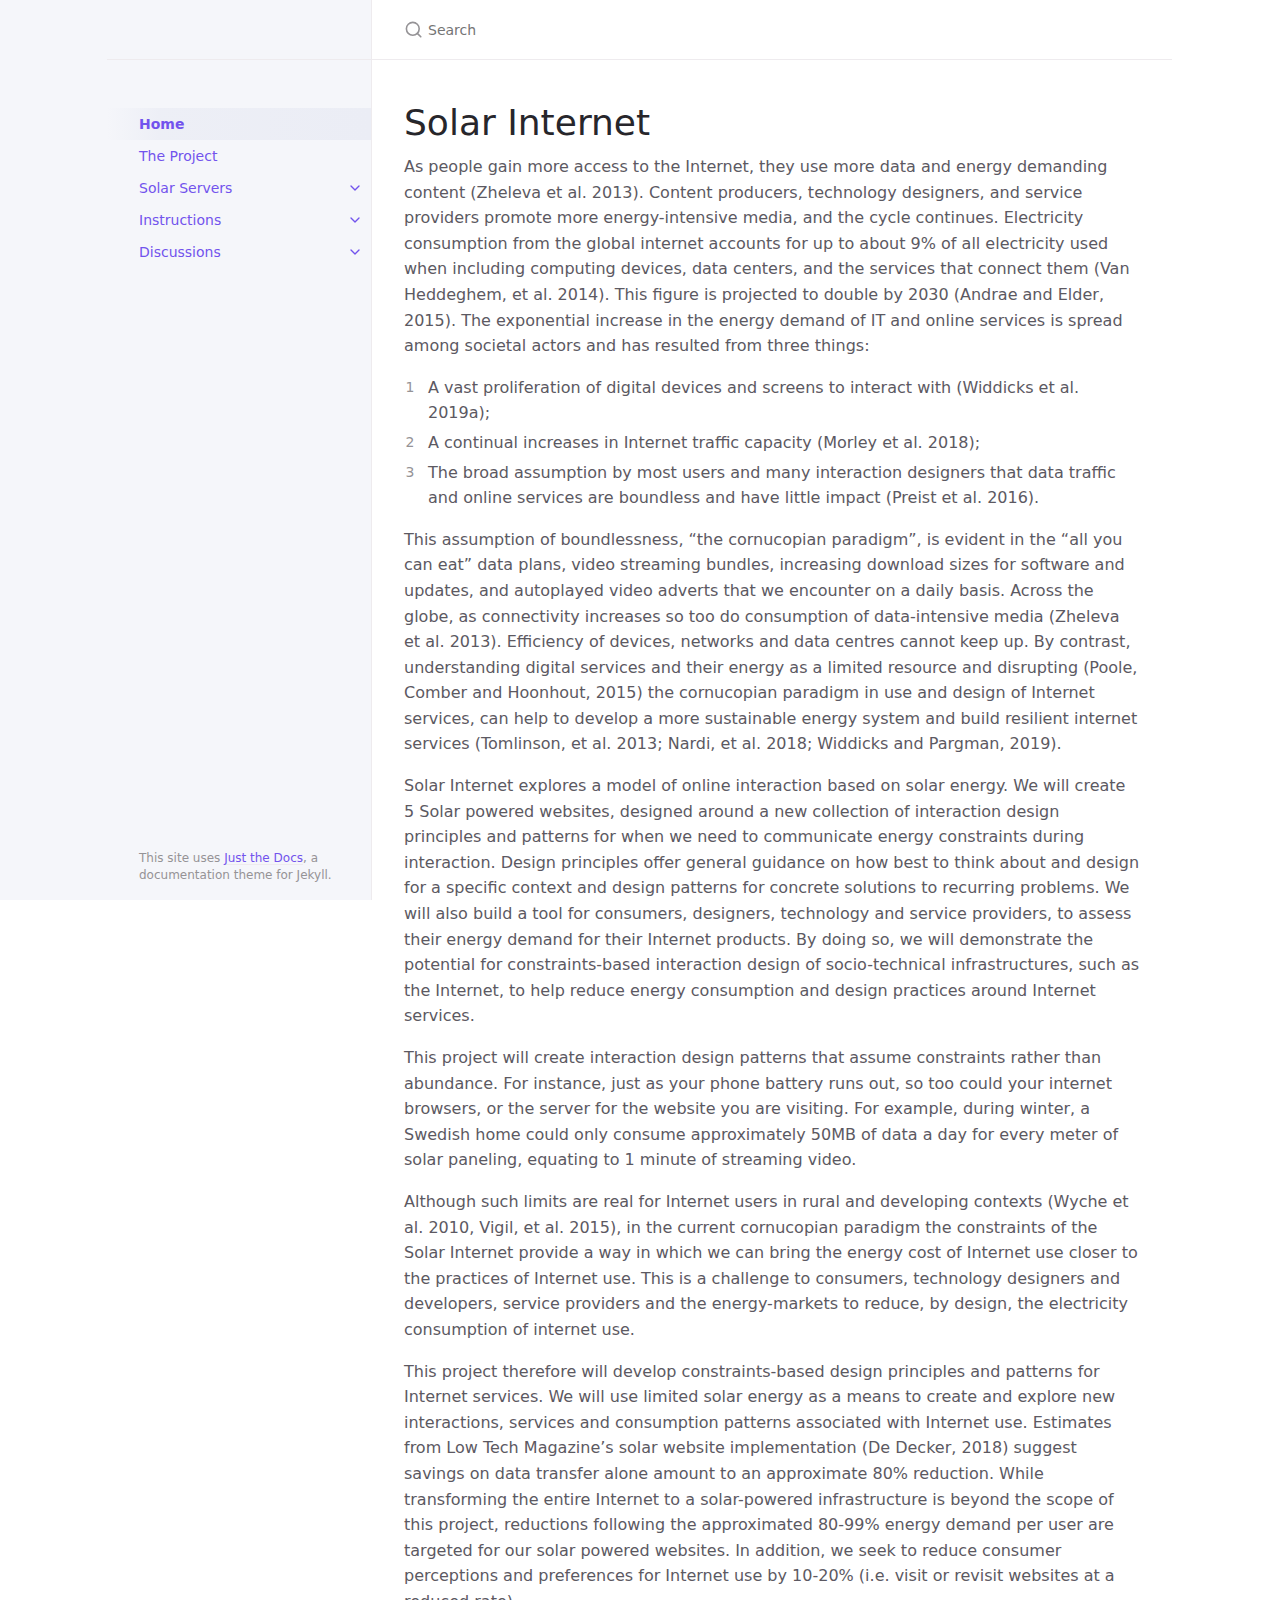
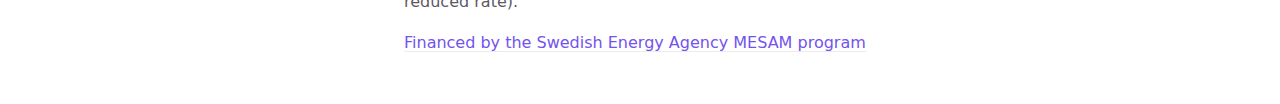
==== index.html @ 2e2199fb "Initial commit" ====
<!DOCTYPE html> <html lang="en-US"> <head> <meta charset="UTF-8"> <meta http-equiv="X-UA-Compatible" content="IE=Edge"> <title>Home - </title> <link rel="shortcut icon" href="/favicon.ico" type="image/x-icon"> <link rel="stylesheet" href="/assets/css/just-the-docs-default.css"> <script type="text/javascript" src="/assets/js/vendor/lunr.min.js"></script> <script type="text/javascript" src="/assets/js/just-the-docs.js"></script> <meta name="viewport" content="width=device-width, initial-scale=1"> <!-- Begin Jekyll SEO tag v2.8.0 --> <title>Home</title> <meta name="generator" content="Jekyll v4.2.2" /> <meta property="og:title" content="Home" /> <meta property="og:locale" content="en_US" /> <meta property="og:type" content="website" /> <meta name="twitter:card" content="summary" /> <meta property="twitter:title" content="Home" /> <script type="application/ld+json"> {"@context":"https://schema.org","@type":"WebSite","headline":"Home","url":"/"}</script> <!-- End Jekyll SEO tag --> </head> <body> <svg xmlns="http://www.w3.org/2000/svg" style="display: none;"> <symbol id="svg-link" viewBox="0 0 24 24"> <title>Link</title> <svg xmlns="http://www.w3.org/2000/svg" width="24" height="24" viewBox="0 0 24 24" fill="none" stroke="currentColor" stroke-width="2" stroke-linecap="round" stroke-linejoin="round" class="feather feather-link"> <path d="M10 13a5 5 0 0 0 7.54.54l3-3a5 5 0 0 0-7.07-7.07l-1.72 1.71"></path><path d="M14 11a5 5 0 0 0-7.54-.54l-3 3a5 5 0 0 0 7.07 7.07l1.71-1.71"></path> </svg> </symbol> <symbol id="svg-search" viewBox="0 0 24 24"> <title>Search</title> <svg xmlns="http://www.w3.org/2000/svg" width="24" height="24" viewBox="0 0 24 24" fill="none" stroke="currentColor" stroke-width="2" stroke-linecap="round" stroke-linejoin="round" class="feather feather-search"> <circle cx="11" cy="11" r="8"></circle><line x1="21" y1="21" x2="16.65" y2="16.65"></line> </svg> </symbol> <symbol id="svg-menu" viewBox="0 0 24 24"> <title>Menu</title> <svg xmlns="http://www.w3.org/2000/svg" width="24" height="24" viewBox="0 0 24 24" fill="none" stroke="currentColor" stroke-width="2" stroke-linecap="round" stroke-linejoin="round" class="feather feather-menu"> <line x1="3" y1="12" x2="21" y2="12"></line><line x1="3" y1="6" x2="21" y2="6"></line><line x1="3" y1="18" x2="21" y2="18"></line> </svg> </symbol> <symbol id="svg-arrow-right" viewBox="0 0 24 24"> <title>Expand</title> <svg xmlns="http://www.w3.org/2000/svg" width="24" height="24" viewBox="0 0 24 24" fill="none" stroke="currentColor" stroke-width="2" stroke-linecap="round" stroke-linejoin="round" class="feather feather-chevron-right"> <polyline points="9 18 15 12 9 6"></polyline> </svg> </symbol> <symbol id="svg-doc" viewBox="0 0 24 24"> <title>Document</title> <svg xmlns="http://www.w3.org/2000/svg" width="24" height="24" viewBox="0 0 24 24" fill="none" stroke="currentColor" stroke-width="2" stroke-linecap="round" stroke-linejoin="round" class="feather feather-file"> <path d="M13 2H6a2 2 0 0 0-2 2v16a2 2 0 0 0 2 2h12a2 2 0 0 0 2-2V9z"></path><polyline points="13 2 13 9 20 9"></polyline> </svg> </symbol> </svg> <div class="side-bar"> <div class="site-header"> <a href="/" class="site-title lh-tight"> </a> <a href="#" id="menu-button" class="site-button"> <svg viewBox="0 0 24 24" class="icon"><use xlink:href="#svg-menu"></use></svg> </a> </div> <nav role="navigation" aria-label="Main" id="site-nav" class="site-nav"> <ul class="nav-list"><li class="nav-list-item active"><a href="/" class="nav-list-link active">Home</a></li><li class="nav-list-item"><a href="/project.html" class="nav-list-link">The Project</a></li><li class="nav-list-item"><a href="#" class="nav-list-expander"><svg viewBox="0 0 24 24"><use xlink:href="#svg-arrow-right"></use></svg></a><a href="/servers.html" class="nav-list-link">Solar Servers</a><ul class="nav-list "><li class="nav-list-item "><a href="/p01.html" class="nav-list-link">01 Raspberry pi</a></li><li class="nav-list-item "><a href="/p02.html" class="nav-list-link">02 Powerbank Zero</a></li><li class="nav-list-item "><a href="/p03.html" class="nav-list-link">03 Pi Cluster</a></li><li class="nav-list-item "><a href="/p04.html" class="nav-list-link">04 Grid version</a></li></ul></li><li class="nav-list-item"><a href="#" class="nav-list-expander"><svg viewBox="0 0 24 24"><use xlink:href="#svg-arrow-right"></use></svg></a><a href="/instructions.html" class="nav-list-link">Instructions</a><ul class="nav-list "><li class="nav-list-item "><a href="/battery.html" class="nav-list-link">Battery reading</a></li><li class="nav-list-item "><a href="/routing.html" class="nav-list-link">Routing</a></li></ul></li><li class="nav-list-item"><a href="#" class="nav-list-expander"><svg viewBox="0 0 24 24"><use xlink:href="#svg-arrow-right"></use></svg></a><a href="/discussion.html" class="nav-list-link">Discussions</a><ul class="nav-list "></ul></li></ul> </nav> <footer class="site-footer"> This site uses <a href="https://github.com/pmarsceill/just-the-docs">Just the Docs</a>, a documentation theme for Jekyll. </footer> </div> <div class="main" id="top"> <div id="main-header" class="main-header"> <div class="search"> <div class="search-input-wrap"> <input type="text" id="search-input" class="search-input" tabindex="0" placeholder="Search " aria-label="Search " autocomplete="off"> <label for="search-input" class="search-label"><svg viewBox="0 0 24 24" class="search-icon"><use xlink:href="#svg-search"></use></svg></label> </div> <div id="search-results" class="search-results"></div> </div> </div> <div id="main-content-wrap" class="main-content-wrap"> <div id="main-content" class="main-content" role="main"> <h1> Solar Internet </h1> <p>As people gain more access to the Internet, they use more data and energy demanding content (Zheleva et al. 2013). Content producers, technology designers, and service providers promote more energy-intensive media, and the cycle continues. Electricity consumption from the global internet accounts for up to about 9% of all electricity used when including computing devices, data centers, and the services that connect them (Van Heddeghem, et al. 2014). This figure is projected to double by 2030 (Andrae and Elder, 2015). The exponential increase in the energy demand of IT and online services is spread among societal actors and has resulted from three things:</p> <ol> <li>A vast proliferation of digital devices and screens to interact with (Widdicks et al. 2019a);</li> <li>A continual increases in Internet traffic capacity (Morley et al. 2018);</li> <li>The broad assumption by most users and many interaction designers that data traffic and online services are boundless and have little impact (Preist et al. 2016).</li> </ol> <p>This assumption of boundlessness, “the cornucopian paradigm”, is evident in the “all you can eat” data plans, video streaming bundles, increasing download sizes for software and updates, and autoplayed video adverts that we encounter on a daily basis. Across the globe, as connectivity increases so too do consumption of data-intensive media (Zheleva et al. 2013). Efficiency of devices, networks and data centres cannot keep up. By contrast, understanding digital services and their energy as a limited resource and disrupting (Poole, Comber and Hoonhout, 2015) the cornucopian paradigm in use and design of Internet services, can help to develop a more sustainable energy system and build resilient internet services (Tomlinson, et al. 2013; Nardi, et al. 2018; Widdicks and Pargman, 2019).</p> <p>Solar Internet explores a model of online interaction based on solar energy. We will create 5 Solar powered websites, designed around a new collection of interaction design principles and patterns for when we need to communicate energy constraints during interaction. Design principles offer general guidance on how best to think about and design for a specific context and design patterns for concrete solutions to recurring problems. We will also build a tool for consumers, designers, technology and service providers, to assess their energy demand for their Internet products. By doing so, we will demonstrate the potential for constraints-based interaction design of socio-technical infrastructures, such as the Internet, to help reduce energy consumption and design practices around Internet services.</p> <p>This project will create interaction design patterns that assume constraints rather than abundance. For instance, just as your phone battery runs out, so too could your internet browsers, or the server for the website you are visiting. For example, during winter, a Swedish home could only consume approximately 50MB of data a day for every meter of solar paneling, equating to 1 minute of streaming video.</p> <p>Although such limits are real for Internet users in rural and developing contexts (Wyche et al. 2010, Vigil, et al. 2015), in the current cornucopian paradigm the constraints of the Solar Internet provide a way in which we can bring the energy cost of Internet use closer to the practices of Internet use. This is a challenge to consumers, technology designers and developers, service providers and the energy-markets to reduce, by design, the electricity consumption of internet use.</p> <p>This project therefore will develop constraints-based design principles and patterns for Internet services. We will use limited solar energy as a means to create and explore new interactions, services and consumption patterns associated with Internet use. Estimates from Low Tech Magazine’s solar website implementation (De Decker, 2018) suggest savings on data transfer alone amount to an approximate 80% reduction. While transforming the entire Internet to a solar-powered infrastructure is beyond the scope of this project, reductions following the approximated 80-99% energy demand per user are targeted for our solar powered websites. In addition, we seek to reduce consumer perceptions and preferences for Internet use by 10-20% (i.e. visit or revisit websites at a reduced rate).</p> <p><a href="https://mesam.se/projekt/interaktionsdesign-for-ett-soldrivet-internet/">Financed by the Swedish Energy Agency MESAM program</a></p> </div> </div> <div class="search-overlay"></div> </div> </body> </html>
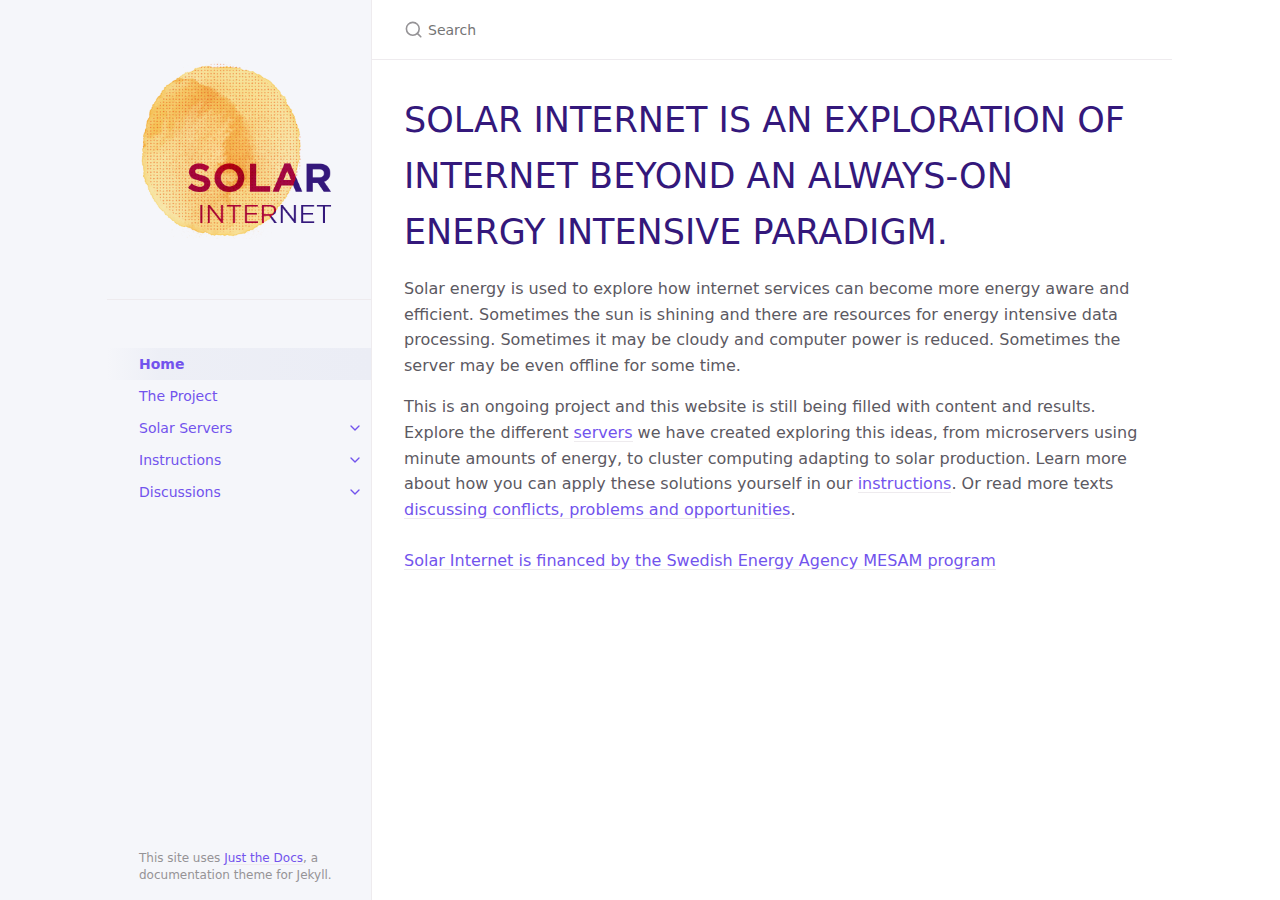
==== commit 23b5452c: "New design and homepage" ====
--- a/index.html
+++ b/index.html
@@ -1 +1 @@
-<!DOCTYPE html> <html lang="en-US"> <head> <meta charset="UTF-8"> <meta http-equiv="X-UA-Compatible" content="IE=Edge"> <title>Home - </title> <link rel="shortcut icon" href="/favicon.ico" type="image/x-icon"> <link rel="stylesheet" href="/assets/css/just-the-docs-default.css"> <script type="text/javascript" src="/assets/js/vendor/lunr.min.js"></script> <script type="text/javascript" src="/assets/js/just-the-docs.js"></script> <meta name="viewport" content="width=device-width, initial-scale=1"> <!-- Begin Jekyll SEO tag v2.8.0 --> <title>Home</title> <meta name="generator" content="Jekyll v4.2.2" /> <meta property="og:title" content="Home" /> <meta property="og:locale" content="en_US" /> <meta property="og:type" content="website" /> <meta name="twitter:card" content="summary" /> <meta property="twitter:title" content="Home" /> <script type="application/ld+json"> {"@context":"https://schema.org","@type":"WebSite","headline":"Home","url":"/"}</script> <!-- End Jekyll SEO tag --> </head> <body> <svg xmlns="http://www.w3.org/2000/svg" style="display: none;"> <symbol id="svg-link" viewBox="0 0 24 24"> <title>Link</title> <svg xmlns="http://www.w3.org/2000/svg" width="24" height="24" viewBox="0 0 24 24" fill="none" stroke="currentColor" stroke-width="2" stroke-linecap="round" stroke-linejoin="round" class="feather feather-link"> <path d="M10 13a5 5 0 0 0 7.54.54l3-3a5 5 0 0 0-7.07-7.07l-1.72 1.71"></path><path d="M14 11a5 5 0 0 0-7.54-.54l-3 3a5 5 0 0 0 7.07 7.07l1.71-1.71"></path> </svg> </symbol> <symbol id="svg-search" viewBox="0 0 24 24"> <title>Search</title> <svg xmlns="http://www.w3.org/2000/svg" width="24" height="24" viewBox="0 0 24 24" fill="none" stroke="currentColor" stroke-width="2" stroke-linecap="round" stroke-linejoin="round" class="feather feather-search"> <circle cx="11" cy="11" r="8"></circle><line x1="21" y1="21" x2="16.65" y2="16.65"></line> </svg> </symbol> <symbol id="svg-menu" viewBox="0 0 24 24"> <title>Menu</title> <svg xmlns="http://www.w3.org/2000/svg" width="24" height="24" viewBox="0 0 24 24" fill="none" stroke="currentColor" stroke-width="2" stroke-linecap="round" stroke-linejoin="round" class="feather feather-menu"> <line x1="3" y1="12" x2="21" y2="12"></line><line x1="3" y1="6" x2="21" y2="6"></line><line x1="3" y1="18" x2="21" y2="18"></line> </svg> </symbol> <symbol id="svg-arrow-right" viewBox="0 0 24 24"> <title>Expand</title> <svg xmlns="http://www.w3.org/2000/svg" width="24" height="24" viewBox="0 0 24 24" fill="none" stroke="currentColor" stroke-width="2" stroke-linecap="round" stroke-linejoin="round" class="feather feather-chevron-right"> <polyline points="9 18 15 12 9 6"></polyline> </svg> </symbol> <symbol id="svg-doc" viewBox="0 0 24 24"> <title>Document</title> <svg xmlns="http://www.w3.org/2000/svg" width="24" height="24" viewBox="0 0 24 24" fill="none" stroke="currentColor" stroke-width="2" stroke-linecap="round" stroke-linejoin="round" class="feather feather-file"> <path d="M13 2H6a2 2 0 0 0-2 2v16a2 2 0 0 0 2 2h12a2 2 0 0 0 2-2V9z"></path><polyline points="13 2 13 9 20 9"></polyline> </svg> </symbol> </svg> <div class="side-bar"> <div class="site-header"> <a href="/" class="site-title lh-tight"> </a> <a href="#" id="menu-button" class="site-button"> <svg viewBox="0 0 24 24" class="icon"><use xlink:href="#svg-menu"></use></svg> </a> </div> <nav role="navigation" aria-label="Main" id="site-nav" class="site-nav"> <ul class="nav-list"><li class="nav-list-item active"><a href="/" class="nav-list-link active">Home</a></li><li class="nav-list-item"><a href="/project.html" class="nav-list-link">The Project</a></li><li class="nav-list-item"><a href="#" class="nav-list-expander"><svg viewBox="0 0 24 24"><use xlink:href="#svg-arrow-right"></use></svg></a><a href="/servers.html" class="nav-list-link">Solar Servers</a><ul class="nav-list "><li class="nav-list-item "><a href="/p01.html" class="nav-list-link">01 Raspberry pi</a></li><li class="nav-list-item "><a href="/p02.html" class="nav-list-link">02 Powerbank Zero</a></li><li class="nav-list-item "><a href="/p03.html" class="nav-list-link">03 Pi Cluster</a></li><li class="nav-list-item "><a href="/p04.html" class="nav-list-link">04 Grid version</a></li></ul></li><li class="nav-list-item"><a href="#" class="nav-list-expander"><svg viewBox="0 0 24 24"><use xlink:href="#svg-arrow-right"></use></svg></a><a href="/instructions.html" class="nav-list-link">Instructions</a><ul class="nav-list "><li class="nav-list-item "><a href="/battery.html" class="nav-list-link">Battery reading</a></li><li class="nav-list-item "><a href="/routing.html" class="nav-list-link">Routing</a></li></ul></li><li class="nav-list-item"><a href="#" class="nav-list-expander"><svg viewBox="0 0 24 24"><use xlink:href="#svg-arrow-right"></use></svg></a><a href="/discussion.html" class="nav-list-link">Discussions</a><ul class="nav-list "></ul></li></ul> </nav> <footer class="site-footer"> This site uses <a href="https://github.com/pmarsceill/just-the-docs">Just the Docs</a>, a documentation theme for Jekyll. </footer> </div> <div class="main" id="top"> <div id="main-header" class="main-header"> <div class="search"> <div class="search-input-wrap"> <input type="text" id="search-input" class="search-input" tabindex="0" placeholder="Search " aria-label="Search " autocomplete="off"> <label for="search-input" class="search-label"><svg viewBox="0 0 24 24" class="search-icon"><use xlink:href="#svg-search"></use></svg></label> </div> <div id="search-results" class="search-results"></div> </div> </div> <div id="main-content-wrap" class="main-content-wrap"> <div id="main-content" class="main-content" role="main"> <h1> Solar Internet </h1> <p>As people gain more access to the Internet, they use more data and energy demanding content (Zheleva et al. 2013). Content producers, technology designers, and service providers promote more energy-intensive media, and the cycle continues. Electricity consumption from the global internet accounts for up to about 9% of all electricity used when including computing devices, data centers, and the services that connect them (Van Heddeghem, et al. 2014). This figure is projected to double by 2030 (Andrae and Elder, 2015). The exponential increase in the energy demand of IT and online services is spread among societal actors and has resulted from three things:</p> <ol> <li>A vast proliferation of digital devices and screens to interact with (Widdicks et al. 2019a);</li> <li>A continual increases in Internet traffic capacity (Morley et al. 2018);</li> <li>The broad assumption by most users and many interaction designers that data traffic and online services are boundless and have little impact (Preist et al. 2016).</li> </ol> <p>This assumption of boundlessness, “the cornucopian paradigm”, is evident in the “all you can eat” data plans, video streaming bundles, increasing download sizes for software and updates, and autoplayed video adverts that we encounter on a daily basis. Across the globe, as connectivity increases so too do consumption of data-intensive media (Zheleva et al. 2013). Efficiency of devices, networks and data centres cannot keep up. By contrast, understanding digital services and their energy as a limited resource and disrupting (Poole, Comber and Hoonhout, 2015) the cornucopian paradigm in use and design of Internet services, can help to develop a more sustainable energy system and build resilient internet services (Tomlinson, et al. 2013; Nardi, et al. 2018; Widdicks and Pargman, 2019).</p> <p>Solar Internet explores a model of online interaction based on solar energy. We will create 5 Solar powered websites, designed around a new collection of interaction design principles and patterns for when we need to communicate energy constraints during interaction. Design principles offer general guidance on how best to think about and design for a specific context and design patterns for concrete solutions to recurring problems. We will also build a tool for consumers, designers, technology and service providers, to assess their energy demand for their Internet products. By doing so, we will demonstrate the potential for constraints-based interaction design of socio-technical infrastructures, such as the Internet, to help reduce energy consumption and design practices around Internet services.</p> <p>This project will create interaction design patterns that assume constraints rather than abundance. For instance, just as your phone battery runs out, so too could your internet browsers, or the server for the website you are visiting. For example, during winter, a Swedish home could only consume approximately 50MB of data a day for every meter of solar paneling, equating to 1 minute of streaming video.</p> <p>Although such limits are real for Internet users in rural and developing contexts (Wyche et al. 2010, Vigil, et al. 2015), in the current cornucopian paradigm the constraints of the Solar Internet provide a way in which we can bring the energy cost of Internet use closer to the practices of Internet use. This is a challenge to consumers, technology designers and developers, service providers and the energy-markets to reduce, by design, the electricity consumption of internet use.</p> <p>This project therefore will develop constraints-based design principles and patterns for Internet services. We will use limited solar energy as a means to create and explore new interactions, services and consumption patterns associated with Internet use. Estimates from Low Tech Magazine’s solar website implementation (De Decker, 2018) suggest savings on data transfer alone amount to an approximate 80% reduction. While transforming the entire Internet to a solar-powered infrastructure is beyond the scope of this project, reductions following the approximated 80-99% energy demand per user are targeted for our solar powered websites. In addition, we seek to reduce consumer perceptions and preferences for Internet use by 10-20% (i.e. visit or revisit websites at a reduced rate).</p> <p><a href="https://mesam.se/projekt/interaktionsdesign-for-ett-soldrivet-internet/">Financed by the Swedish Energy Agency MESAM program</a></p> </div> </div> <div class="search-overlay"></div> </div> </body> </html>
+<!DOCTYPE html> <html lang="en-US"> <head> <meta charset="UTF-8"> <meta http-equiv="X-UA-Compatible" content="IE=Edge"> <title>Home - </title> <link rel="shortcut icon" href="/favicon.ico" type="image/x-icon"> <link rel="stylesheet" href="/assets/css/just-the-docs-default.css"> <script type="text/javascript" src="/assets/js/vendor/lunr.min.js"></script> <script type="text/javascript" src="/assets/js/just-the-docs.js"></script> <meta name="viewport" content="width=device-width, initial-scale=1"> <!-- Begin Jekyll SEO tag v2.8.0 --> <title>Home</title> <meta name="generator" content="Jekyll v4.2.2" /> <meta property="og:title" content="Home" /> <meta property="og:locale" content="en_US" /> <meta property="og:type" content="website" /> <meta name="twitter:card" content="summary" /> <meta property="twitter:title" content="Home" /> <script type="application/ld+json"> {"@context":"https://schema.org","@type":"WebSite","headline":"Home","publisher":{"@type":"Organization","logo":{"@type":"ImageObject","url":"/assets/logo2.png"}},"url":"/"}</script> <!-- End Jekyll SEO tag --> </head> <body> <svg xmlns="http://www.w3.org/2000/svg" style="display: none;"> <symbol id="svg-link" viewBox="0 0 24 24"> <title>Link</title> <svg xmlns="http://www.w3.org/2000/svg" width="24" height="24" viewBox="0 0 24 24" fill="none" stroke="currentColor" stroke-width="2" stroke-linecap="round" stroke-linejoin="round" class="feather feather-link"> <path d="M10 13a5 5 0 0 0 7.54.54l3-3a5 5 0 0 0-7.07-7.07l-1.72 1.71"></path><path d="M14 11a5 5 0 0 0-7.54-.54l-3 3a5 5 0 0 0 7.07 7.07l1.71-1.71"></path> </svg> </symbol> <symbol id="svg-search" viewBox="0 0 24 24"> <title>Search</title> <svg xmlns="http://www.w3.org/2000/svg" width="24" height="24" viewBox="0 0 24 24" fill="none" stroke="currentColor" stroke-width="2" stroke-linecap="round" stroke-linejoin="round" class="feather feather-search"> <circle cx="11" cy="11" r="8"></circle><line x1="21" y1="21" x2="16.65" y2="16.65"></line> </svg> </symbol> <symbol id="svg-menu" viewBox="0 0 24 24"> <title>Menu</title> <svg xmlns="http://www.w3.org/2000/svg" width="24" height="24" viewBox="0 0 24 24" fill="none" stroke="currentColor" stroke-width="2" stroke-linecap="round" stroke-linejoin="round" class="feather feather-menu"> <line x1="3" y1="12" x2="21" y2="12"></line><line x1="3" y1="6" x2="21" y2="6"></line><line x1="3" y1="18" x2="21" y2="18"></line> </svg> </symbol> <symbol id="svg-arrow-right" viewBox="0 0 24 24"> <title>Expand</title> <svg xmlns="http://www.w3.org/2000/svg" width="24" height="24" viewBox="0 0 24 24" fill="none" stroke="currentColor" stroke-width="2" stroke-linecap="round" stroke-linejoin="round" class="feather feather-chevron-right"> <polyline points="9 18 15 12 9 6"></polyline> </svg> </symbol> <symbol id="svg-doc" viewBox="0 0 24 24"> <title>Document</title> <svg xmlns="http://www.w3.org/2000/svg" width="24" height="24" viewBox="0 0 24 24" fill="none" stroke="currentColor" stroke-width="2" stroke-linecap="round" stroke-linejoin="round" class="feather feather-file"> <path d="M13 2H6a2 2 0 0 0-2 2v16a2 2 0 0 0 2 2h12a2 2 0 0 0 2-2V9z"></path><polyline points="13 2 13 9 20 9"></polyline> </svg> </symbol> </svg> <div class="side-bar"> <div class="site-header"> <a href="/" class="site-title lh-tight"> <div class="site-logo"></div> </a> <a href="#" id="menu-button" class="site-button"> <svg viewBox="0 0 24 24" class="icon"><use xlink:href="#svg-menu"></use></svg> </a> </div> <nav role="navigation" aria-label="Main" id="site-nav" class="site-nav"> <ul class="nav-list"><li class="nav-list-item active"><a href="/" class="nav-list-link active">Home</a></li><li class="nav-list-item"><a href="/project.html" class="nav-list-link">The Project</a></li><li class="nav-list-item"><a href="#" class="nav-list-expander"><svg viewBox="0 0 24 24"><use xlink:href="#svg-arrow-right"></use></svg></a><a href="/servers.html" class="nav-list-link">Solar Servers</a><ul class="nav-list "><li class="nav-list-item "><a href="/p01.html" class="nav-list-link">01 Raspberry pi</a></li><li class="nav-list-item "><a href="/p02.html" class="nav-list-link">02 Powerbank Zero</a></li><li class="nav-list-item "><a href="/p03.html" class="nav-list-link">03 Pi Cluster</a></li><li class="nav-list-item "><a href="/p04.html" class="nav-list-link">04 Grid version</a></li></ul></li><li class="nav-list-item"><a href="#" class="nav-list-expander"><svg viewBox="0 0 24 24"><use xlink:href="#svg-arrow-right"></use></svg></a><a href="/instructions.html" class="nav-list-link">Instructions</a><ul class="nav-list "><li class="nav-list-item "><a href="/battery.html" class="nav-list-link">Battery reading</a></li><li class="nav-list-item "><a href="/routing.html" class="nav-list-link">Routing</a></li></ul></li><li class="nav-list-item"><a href="#" class="nav-list-expander"><svg viewBox="0 0 24 24"><use xlink:href="#svg-arrow-right"></use></svg></a><a href="/discussion.html" class="nav-list-link">Discussions</a><ul class="nav-list "></ul></li></ul> </nav> <footer class="site-footer"> This site uses <a href="https://github.com/pmarsceill/just-the-docs">Just the Docs</a>, a documentation theme for Jekyll. </footer> </div> <div class="main" id="top"> <div id="main-header" class="main-header"> <div class="search"> <div class="search-input-wrap"> <input type="text" id="search-input" class="search-input" tabindex="0" placeholder="Search " aria-label="Search " autocomplete="off"> <label for="search-input" class="search-label"><svg viewBox="0 0 24 24" class="search-icon"><use xlink:href="#svg-search"></use></svg></label> </div> <div id="search-results" class="search-results"></div> </div> </div> <div id="main-content-wrap" class="main-content-wrap"> <div id="main-content" class="main-content" role="main"> <hem><b>Solar Internet</b> is an exploration of internet beyond an always-on energy intensive paradigm.</hem> <p>Solar energy is used to explore how internet services can become more energy aware and efficient. Sometimes the sun is shining and there are resources for energy intensive data processing. Sometimes it may be cloudy and computer power is reduced. Sometimes the server may be even offline for some time.</p> <p>This is an ongoing project and this website is still being filled with content and results. Explore the different <a href="/servers.html">servers</a> we have created exploring this ideas, from microservers using minute amounts of energy, to cluster computing adapting to solar production. Learn more about how you can apply these solutions yourself in our <a href="/instructions.html">instructions</a>. Or read more texts <a href="/discussion.html">discussing conflicts, problems and opportunities</a>. <br /><br /> <a href="https://mesam.se/projekt/interaktionsdesign-for-ett-soldrivet-internet/">Solar Internet is financed by the Swedish Energy Agency MESAM program</a></p> </div> </div> <div class="search-overlay"></div> </div> </body> </html>
